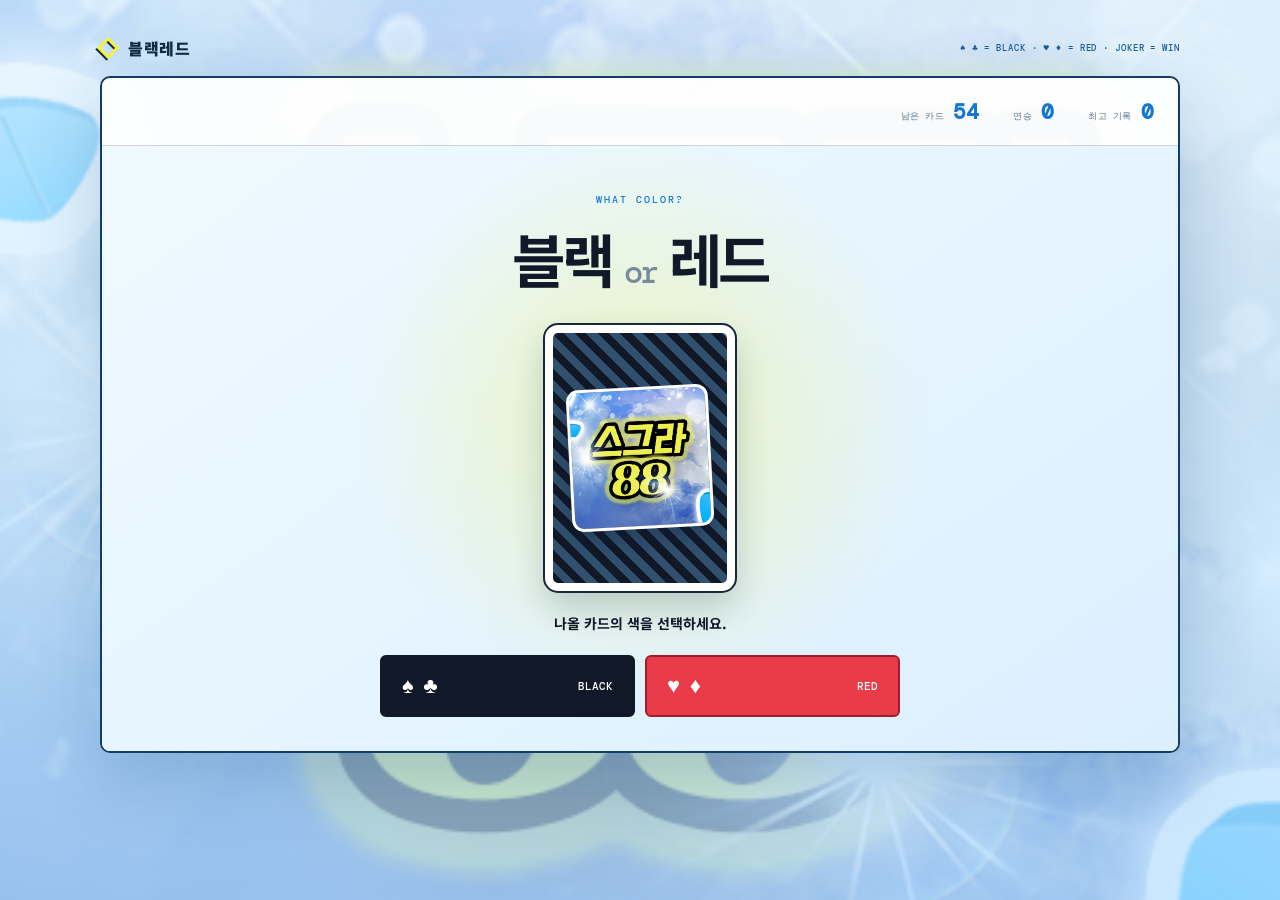
==== games/blackred/index.html @ 47723ef6 "Use SGRA 88 logo on card backs" ====
<!doctype html>
<html lang="ko">
<head>
  <meta charset="UTF-8">
  <meta name="viewport" content="width=device-width,initial-scale=1,viewport-fit=cover">
  <meta name="theme-color" content="#9bd5ff">
  <meta name="description" content="카드 색을 맞히는 스그라88 블랙레드 게임">
  <meta property="og:title" content="블랙레드 — SGRA 88">
  <meta property="og:description" content="블랙 또는 레드를 고르고 카드를 공개하세요. 조커는 무조건 승리!">
  <meta property="og:type" content="website">
  <meta property="og:image" content="https://namharu.github.io/sgra88/og.png?v=2">
  <title>블랙레드 — SGRA 88</title>
  <link rel="stylesheet" href="styles.css?v=2">
  <style>.card.back::after{content:"";width:78%;aspect-ratio:1;padding:0;border:3px solid #fff;border-radius:12px;background:url("../../og.png?v=card-back-1") center/cover;box-shadow:0 8px 20px rgba(8,35,61,.35);transform:rotate(-3deg)}</style>
</head>
<body>
  <main class="shell">
    <header class="topbar">
      <a class="brand" href="../../" aria-label="게임 목록으로 돌아가기"><span></span>블랙레드</a>
      <div class="rules">♠ ♣ = BLACK · ♥ ♦ = RED · JOKER = WIN</div>
    </header>

    <section class="game" aria-label="블랙레드 카드 게임">
      <div class="hud">
        <div><small>남은 카드</small><strong id="remaining">54</strong></div>
        <div><small>연승</small><strong id="streak">0</strong></div>
        <div><small>최고 기록</small><strong id="best">0</strong></div>
      </div>

      <div class="table">
        <div class="title"><span>WHAT COLOR?</span><h1>블랙 <em>or</em> 레드</h1></div>
        <div id="card" class="card back" aria-live="polite"><b>?</b></div>
        <p id="message" class="message">나올 카드의 색을 선택하세요.</p>
        <div class="choices">
          <button id="blackButton" class="choice black" type="button"><span>♠ ♣</span><b>BLACK</b></button>
          <button id="redButton" class="choice red-choice" type="button"><span>♥ ♦</span><b>RED</b></button>
        </div>
        <button id="restartButton" class="restart" type="button" hidden>다시 시작</button>
      </div>
    </section>
  </main>
  <script src="game.js?v=1"></script>
</body>
</html>
---- games/blackred/styles.css ----
@import url("https://fonts.googleapis.com/css2?family=DM+Mono:wght@400;500&family=Noto+Sans+KR:wght@500;700;900&display=swap");
:root{--ink:#111827;--blue:#1677d2;--yellow:#f5f13d;--red:#e93b49;--line:rgba(11,58,101,.2)}*{box-sizing:border-box}html,body{min-height:100%}body{margin:0;color:var(--ink);background:linear-gradient(rgba(224,243,255,.72),rgba(181,222,255,.72)),url("../../og.png?v=sgra88-2") center/cover fixed;font-family:"Noto Sans KR",system-ui,sans-serif}.shell{width:min(1080px,calc(100% - 32px));margin:auto;padding:20px 0 36px}.topbar{height:56px;display:flex;align-items:center;justify-content:space-between}.brand{display:flex;align-items:center;gap:12px;color:#102a46;font-weight:900;text-decoration:none;letter-spacing:.04em}.brand span{width:16px;height:16px;border:3px solid var(--yellow);transform:rotate(45deg);filter:drop-shadow(0 2px #102a46)}.rules{color:#175c95;font:500 9px "DM Mono",monospace;letter-spacing:.1em}.game{border:2px solid #123d66;border-radius:10px;background:rgba(255,255,255,.94);box-shadow:0 24px 70px rgba(27,81,130,.24);overflow:hidden}.hud{height:68px;display:flex;justify-content:flex-end;gap:34px;align-items:center;padding:0 24px;border-bottom:1px solid var(--line)}.hud div{display:grid;grid-template-columns:auto auto;align-items:baseline;gap:9px}.hud small{color:#55718d;font:500 9px "DM Mono",monospace;letter-spacing:.06em}.hud strong{font:700 21px "DM Mono",monospace;color:var(--blue)}.table{position:relative;min-height:600px;padding:38px 40px 34px;background:radial-gradient(circle at 50% 45%,rgba(245,241,61,.32),transparent 18rem),linear-gradient(145deg,#effaff,#dcefff)}.title{text-align:center}.title span{color:#1677d2;font:500 10px "DM Mono",monospace;letter-spacing:.2em}.title h1{margin:8px 0 25px;font-size:clamp(34px,5vw,58px);letter-spacing:-.055em}.title em{color:#788b9d;font:500 .55em "DM Mono",monospace}.card{position:relative;width:clamp(145px,22vw,190px);aspect-ratio:5/7;margin:auto;border:2px solid #17283a;border-radius:13px;background:#fff;box-shadow:0 16px 34px rgba(19,55,65,.22);display:grid;place-items:center;overflow:hidden;transition:transform .35s ease}.card.reveal{animation:flip .45s ease}.card .corner{position:absolute;top:12px;left:14px;display:grid;text-align:center;font:900 24px/1 "Noto Sans KR",sans-serif}.card .corner.bottom{inset:auto 14px 12px auto;transform:rotate(180deg)}.card .suit{font-size:clamp(58px,9vw,84px)}.card.red{color:var(--red)}.card.back{color:#fff;background:repeating-linear-gradient(45deg,#111827 0 8px,#31506e 8px 16px);border:8px solid #fff;outline:2px solid #17283a}.card.back:after{content:"SGRA 88";position:absolute;padding:9px;background:var(--yellow);color:#11263a;font:900 11px "DM Mono",monospace;transform:rotate(-12deg)}.card.back b{display:none}.card.joker{background:linear-gradient(135deg,#fffbd4,#dffaff);color:#15253a}.card.joker .suit{font-size:42px}.message{min-height:28px;margin:22px auto 14px;text-align:center;font-size:14px;font-weight:700}.message.win{color:#067c62}.message.lose{color:#cf2937}.choices{width:min(520px,100%);margin:auto;display:grid;grid-template-columns:1fr 1fr;gap:10px}.choice{display:flex;align-items:center;justify-content:space-between;padding:16px 20px;border:2px solid #111827;border-radius:6px;font-weight:900;cursor:pointer;transition:.18s}.choice span{font-size:22px;letter-spacing:.08em}.choice b{font:500 11px "DM Mono",monospace}.choice.black{background:#111827;color:#fff}.choice.red-choice{background:var(--red);border-color:#9f1e2a;color:#fff}.choice:hover,.choice:focus-visible{transform:translateY(-3px);outline:3px solid rgba(22,119,210,.18)}.choice:disabled{cursor:default;opacity:.48;transform:none}.restart{display:block;margin:12px auto 0;padding:12px 28px;border:0;border-radius:5px;background:#111827;color:#fff;font-weight:900;cursor:pointer}.restart[hidden]{display:none}@keyframes flip{0%{transform:rotateY(90deg) scale(.96)}100%{transform:rotateY(0) scale(1)}}@media(max-width:620px){.shell{width:100%;padding:0}.topbar{height:58px;padding:0 14px}.rules{font-size:6.5px}.game{border-left:0;border-right:0;border-radius:0}.hud{height:60px;gap:16px;padding:0 14px}.hud div{display:block;text-align:center}.hud small{display:block;margin-bottom:2px}.table{min-height:calc(100dvh - 118px);padding:28px 14px 24px}.title h1{margin-bottom:22px}.card{width:min(42vw,175px)}.choices{max-width:440px}.choice{padding:14px 13px}.choice span{font-size:19px}}
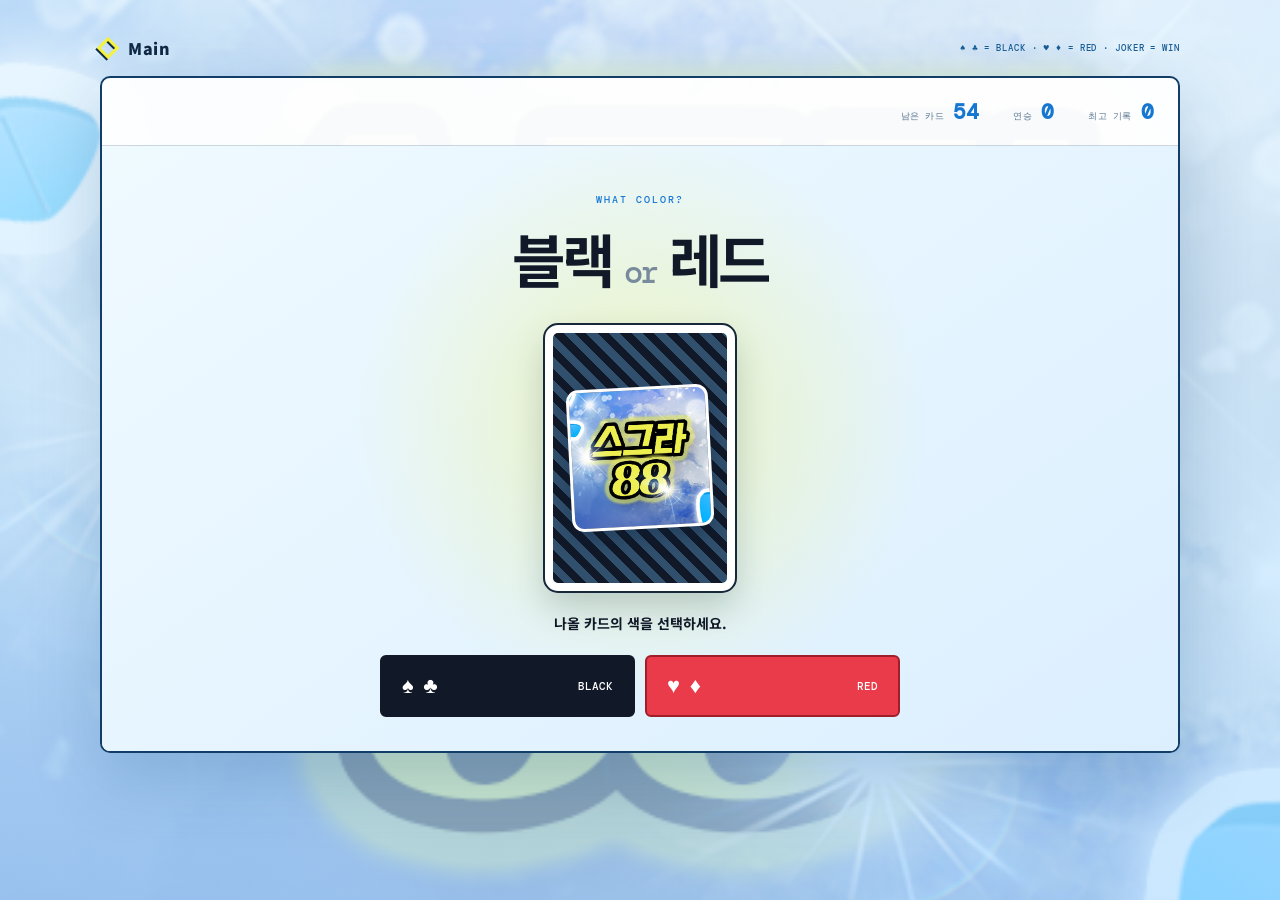
==== commit 0c8d69b0: "Improve game navigation and draw layout" ====
--- a/games/blackred/index.html
+++ b/games/blackred/index.html
@@ -16,7 +16,7 @@
 <body>
   <main class="shell">
     <header class="topbar">
-      <a class="brand" href="../../" aria-label="게임 목록으로 돌아가기"><span></span>블랙레드</a>
+      <a class="brand" href="../../" aria-label="게임 목록으로 돌아가기"><span></span>Main</a>
       <div class="rules">♠ ♣ = BLACK · ♥ ♦ = RED · JOKER = WIN</div>
     </header>
 
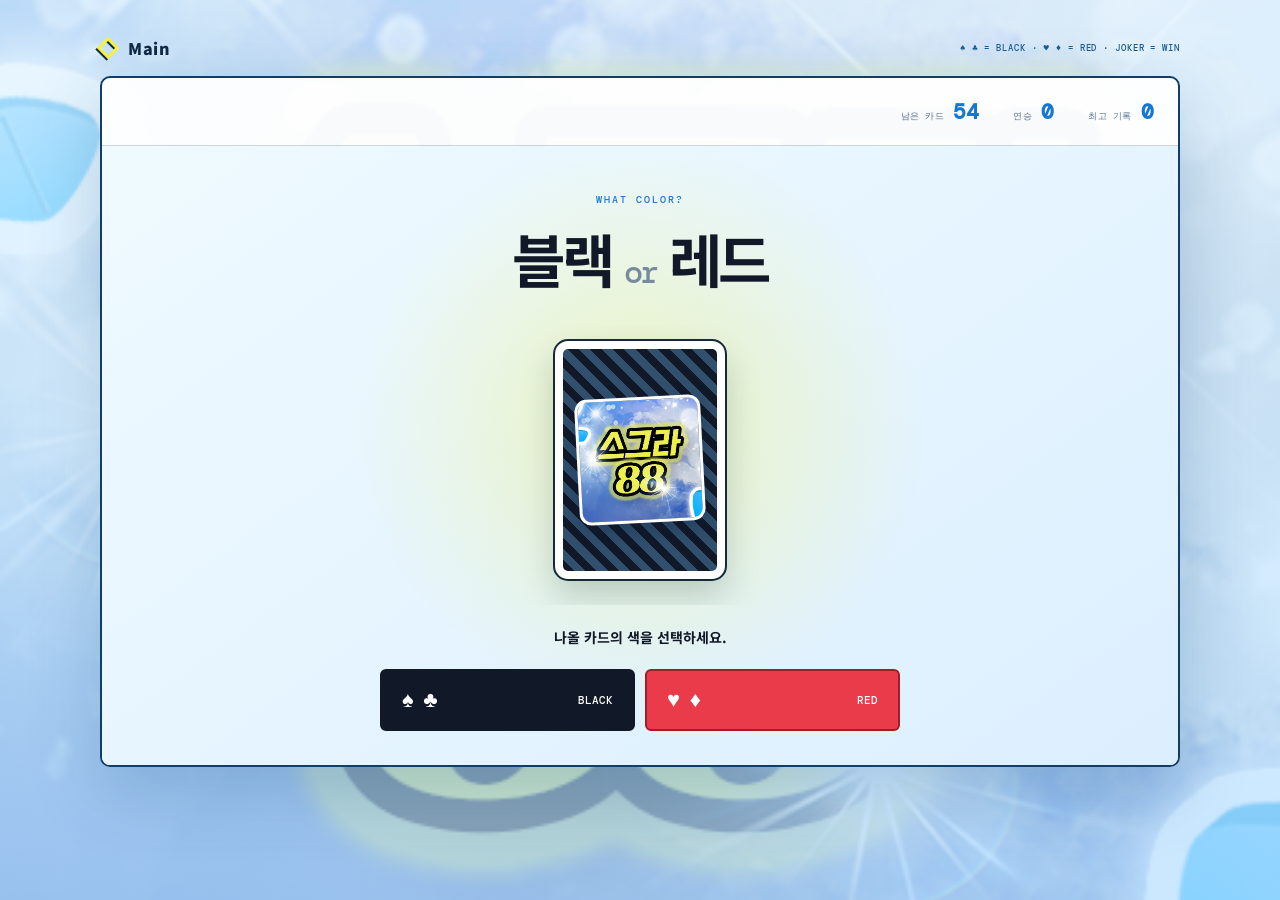
==== commit 0b365240: "Keep black red cards in a horizontal trail" ====
--- a/games/blackred/index.html
+++ b/games/blackred/index.html
@@ -10,7 +10,7 @@
   <meta property="og:type" content="website">
   <meta property="og:image" content="https://namharu.github.io/sgra88/og.png?v=2">
   <title>블랙레드 — SGRA 88</title>
-  <link rel="stylesheet" href="styles.css?v=2">
+  <link rel="stylesheet" href="styles.css?v=3">
   <style>.card.back::after{content:"";width:78%;aspect-ratio:1;padding:0;border:3px solid #fff;border-radius:12px;background:url("../../og.png?v=card-back-1") center/cover;box-shadow:0 8px 20px rgba(8,35,61,.35);transform:rotate(-3deg)}</style>
 </head>
 <body>
@@ -29,7 +29,9 @@
 
       <div class="table">
         <div class="title"><span>WHAT COLOR?</span><h1>블랙 <em>or</em> 레드</h1></div>
-        <div id="card" class="card back" aria-live="polite"><b>?</b></div>
+        <div id="cardTrail" class="card-trail">
+          <div id="card" class="card back" aria-live="polite"><b>?</b></div>
+        </div>
         <p id="message" class="message">나올 카드의 색을 선택하세요.</p>
         <div class="choices">
           <button id="blackButton" class="choice black" type="button"><span>♠ ♣</span><b>BLACK</b></button>
@@ -39,6 +41,6 @@
       </div>
     </section>
   </main>
-  <script src="game.js?v=1"></script>
+  <script src="game.js?v=2"></script>
 </body>
 </html>
--- a/games/blackred/styles.css
+++ b/games/blackred/styles.css
@@ -1,2 +1,4 @@
 @import url("https://fonts.googleapis.com/css2?family=DM+Mono:wght@400;500&family=Noto+Sans+KR:wght@500;700;900&display=swap");
 :root{--ink:#111827;--blue:#1677d2;--yellow:#f5f13d;--red:#e93b49;--line:rgba(11,58,101,.2)}*{box-sizing:border-box}html,body{min-height:100%}body{margin:0;color:var(--ink);background:linear-gradient(rgba(224,243,255,.72),rgba(181,222,255,.72)),url("../../og.png?v=sgra88-2") center/cover fixed;font-family:"Noto Sans KR",system-ui,sans-serif}.shell{width:min(1080px,calc(100% - 32px));margin:auto;padding:20px 0 36px}.topbar{height:56px;display:flex;align-items:center;justify-content:space-between}.brand{display:flex;align-items:center;gap:12px;color:#102a46;font-weight:900;text-decoration:none;letter-spacing:.04em}.brand span{width:16px;height:16px;border:3px solid var(--yellow);transform:rotate(45deg);filter:drop-shadow(0 2px #102a46)}.rules{color:#175c95;font:500 9px "DM Mono",monospace;letter-spacing:.1em}.game{border:2px solid #123d66;border-radius:10px;background:rgba(255,255,255,.94);box-shadow:0 24px 70px rgba(27,81,130,.24);overflow:hidden}.hud{height:68px;display:flex;justify-content:flex-end;gap:34px;align-items:center;padding:0 24px;border-bottom:1px solid var(--line)}.hud div{display:grid;grid-template-columns:auto auto;align-items:baseline;gap:9px}.hud small{color:#55718d;font:500 9px "DM Mono",monospace;letter-spacing:.06em}.hud strong{font:700 21px "DM Mono",monospace;color:var(--blue)}.table{position:relative;min-height:600px;padding:38px 40px 34px;background:radial-gradient(circle at 50% 45%,rgba(245,241,61,.32),transparent 18rem),linear-gradient(145deg,#effaff,#dcefff)}.title{text-align:center}.title span{color:#1677d2;font:500 10px "DM Mono",monospace;letter-spacing:.2em}.title h1{margin:8px 0 25px;font-size:clamp(34px,5vw,58px);letter-spacing:-.055em}.title em{color:#788b9d;font:500 .55em "DM Mono",monospace}.card{position:relative;width:clamp(145px,22vw,190px);aspect-ratio:5/7;margin:auto;border:2px solid #17283a;border-radius:13px;background:#fff;box-shadow:0 16px 34px rgba(19,55,65,.22);display:grid;place-items:center;overflow:hidden;transition:transform .35s ease}.card.reveal{animation:flip .45s ease}.card .corner{position:absolute;top:12px;left:14px;display:grid;text-align:center;font:900 24px/1 "Noto Sans KR",sans-serif}.card .corner.bottom{inset:auto 14px 12px auto;transform:rotate(180deg)}.card .suit{font-size:clamp(58px,9vw,84px)}.card.red{color:var(--red)}.card.back{color:#fff;background:repeating-linear-gradient(45deg,#111827 0 8px,#31506e 8px 16px);border:8px solid #fff;outline:2px solid #17283a}.card.back:after{content:"SGRA 88";position:absolute;padding:9px;background:var(--yellow);color:#11263a;font:900 11px "DM Mono",monospace;transform:rotate(-12deg)}.card.back b{display:none}.card.joker{background:linear-gradient(135deg,#fffbd4,#dffaff);color:#15253a}.card.joker .suit{font-size:42px}.message{min-height:28px;margin:22px auto 14px;text-align:center;font-size:14px;font-weight:700}.message.win{color:#067c62}.message.lose{color:#cf2937}.choices{width:min(520px,100%);margin:auto;display:grid;grid-template-columns:1fr 1fr;gap:10px}.choice{display:flex;align-items:center;justify-content:space-between;padding:16px 20px;border:2px solid #111827;border-radius:6px;font-weight:900;cursor:pointer;transition:.18s}.choice span{font-size:22px;letter-spacing:.08em}.choice b{font:500 11px "DM Mono",monospace}.choice.black{background:#111827;color:#fff}.choice.red-choice{background:var(--red);border-color:#9f1e2a;color:#fff}.choice:hover,.choice:focus-visible{transform:translateY(-3px);outline:3px solid rgba(22,119,210,.18)}.choice:disabled{cursor:default;opacity:.48;transform:none}.restart{display:block;margin:12px auto 0;padding:12px 28px;border:0;border-radius:5px;background:#111827;color:#fff;font-weight:900;cursor:pointer}.restart[hidden]{display:none}@keyframes flip{0%{transform:rotateY(90deg) scale(.96)}100%{transform:rotateY(0) scale(1)}}@media(max-width:620px){.shell{width:100%;padding:0}.topbar{height:58px;padding:0 14px}.rules{font-size:6.5px}.game{border-left:0;border-right:0;border-radius:0}.hud{height:60px;gap:16px;padding:0 14px}.hud div{display:block;text-align:center}.hud small{display:block;margin-bottom:2px}.table{min-height:calc(100dvh - 118px);padding:28px 14px 24px}.title h1{margin-bottom:22px}.card{width:min(42vw,175px)}.choices{max-width:440px}.choice{padding:14px 13px}.choice span{font-size:19px}}
+.card-trail{display:flex;align-items:center;justify-content:safe center;gap:12px;width:min(860px,100%);min-height:280px;margin:auto;padding:8px 12px 18px;overflow-x:auto;overscroll-behavior-inline:contain;scrollbar-width:thin}.card-trail .card{flex:0 0 clamp(120px,16vw,170px);width:clamp(120px,16vw,170px);margin:0}.card-trail .past-card{filter:saturate(.9);box-shadow:0 10px 22px rgba(19,55,65,.18)}
+@media(max-width:620px){.card-trail{min-height:220px;padding-inline:5px}.card-trail .card{flex-basis:125px;width:125px}.card-trail .card .suit{font-size:55px}.card-trail .card .corner{font-size:19px}}
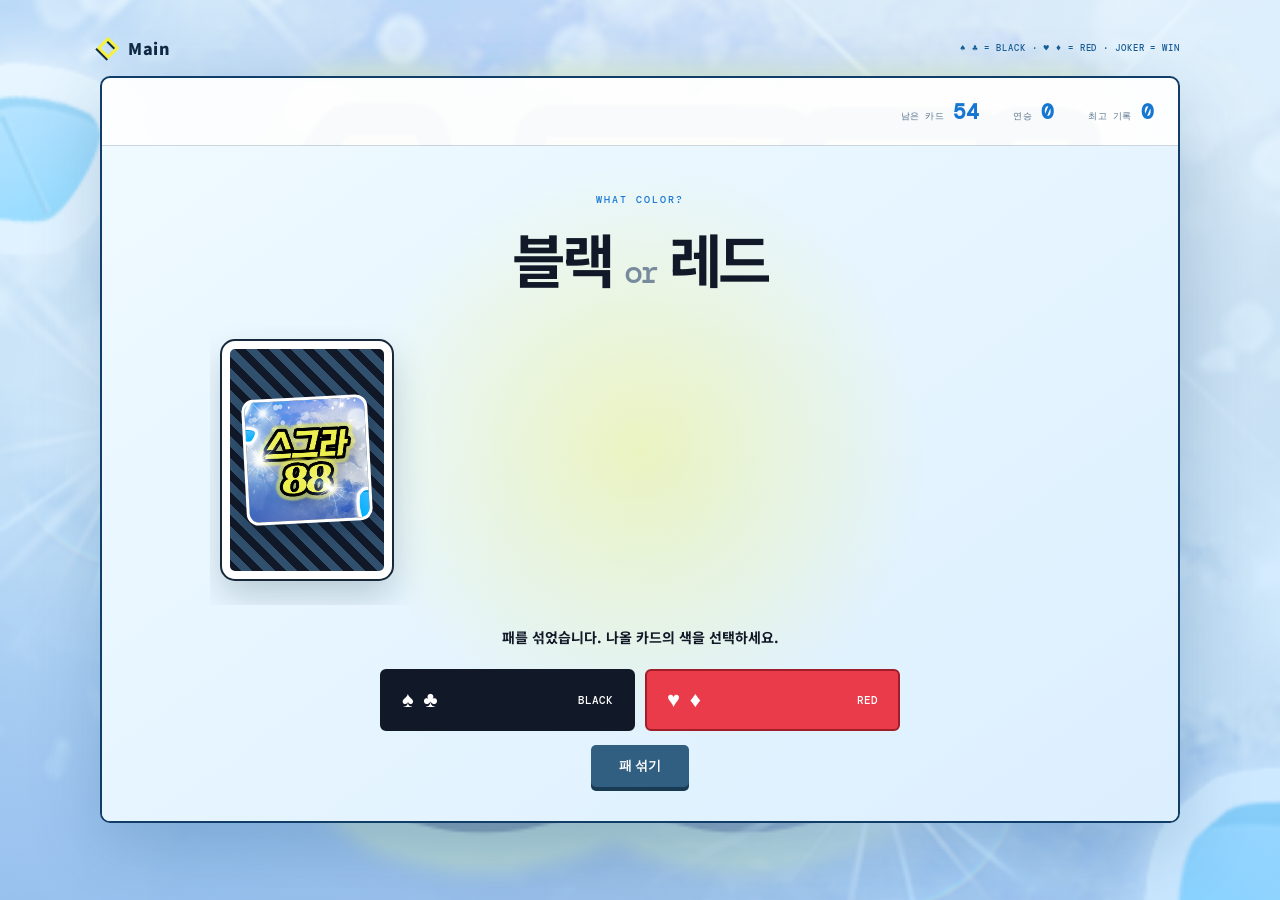
==== commit 2ea37a15: "Add black red deck shuffle flow" ====
--- a/games/blackred/index.html
+++ b/games/blackred/index.html
@@ -10,7 +10,7 @@
   <meta property="og:type" content="website">
   <meta property="og:image" content="https://namharu.github.io/sgra88/og.png?v=2">
   <title>블랙레드 — SGRA 88</title>
-  <link rel="stylesheet" href="styles.css?v=3">
+  <link rel="stylesheet" href="styles.css?v=4">
   <style>.card.back::after{content:"";width:78%;aspect-ratio:1;padding:0;border:3px solid #fff;border-radius:12px;background:url("../../og.png?v=card-back-1") center/cover;box-shadow:0 8px 20px rgba(8,35,61,.35);transform:rotate(-3deg)}</style>
 </head>
 <body>
@@ -37,10 +37,10 @@
           <button id="blackButton" class="choice black" type="button"><span>♠ ♣</span><b>BLACK</b></button>
           <button id="redButton" class="choice red-choice" type="button"><span>♥ ♦</span><b>RED</b></button>
         </div>
-        <button id="restartButton" class="restart" type="button" hidden>다시 시작</button>
+        <button id="restartButton" class="restart" type="button">패 섞기</button>
       </div>
     </section>
   </main>
-  <script src="game.js?v=2"></script>
+  <script src="game.js?v=3"></script>
 </body>
 </html>
--- a/games/blackred/styles.css
+++ b/games/blackred/styles.css
@@ -1,4 +1,4 @@
 @import url("https://fonts.googleapis.com/css2?family=DM+Mono:wght@400;500&family=Noto+Sans+KR:wght@500;700;900&display=swap");
 :root{--ink:#111827;--blue:#1677d2;--yellow:#f5f13d;--red:#e93b49;--line:rgba(11,58,101,.2)}*{box-sizing:border-box}html,body{min-height:100%}body{margin:0;color:var(--ink);background:linear-gradient(rgba(224,243,255,.72),rgba(181,222,255,.72)),url("../../og.png?v=sgra88-2") center/cover fixed;font-family:"Noto Sans KR",system-ui,sans-serif}.shell{width:min(1080px,calc(100% - 32px));margin:auto;padding:20px 0 36px}.topbar{height:56px;display:flex;align-items:center;justify-content:space-between}.brand{display:flex;align-items:center;gap:12px;color:#102a46;font-weight:900;text-decoration:none;letter-spacing:.04em}.brand span{width:16px;height:16px;border:3px solid var(--yellow);transform:rotate(45deg);filter:drop-shadow(0 2px #102a46)}.rules{color:#175c95;font:500 9px "DM Mono",monospace;letter-spacing:.1em}.game{border:2px solid #123d66;border-radius:10px;background:rgba(255,255,255,.94);box-shadow:0 24px 70px rgba(27,81,130,.24);overflow:hidden}.hud{height:68px;display:flex;justify-content:flex-end;gap:34px;align-items:center;padding:0 24px;border-bottom:1px solid var(--line)}.hud div{display:grid;grid-template-columns:auto auto;align-items:baseline;gap:9px}.hud small{color:#55718d;font:500 9px "DM Mono",monospace;letter-spacing:.06em}.hud strong{font:700 21px "DM Mono",monospace;color:var(--blue)}.table{position:relative;min-height:600px;padding:38px 40px 34px;background:radial-gradient(circle at 50% 45%,rgba(245,241,61,.32),transparent 18rem),linear-gradient(145deg,#effaff,#dcefff)}.title{text-align:center}.title span{color:#1677d2;font:500 10px "DM Mono",monospace;letter-spacing:.2em}.title h1{margin:8px 0 25px;font-size:clamp(34px,5vw,58px);letter-spacing:-.055em}.title em{color:#788b9d;font:500 .55em "DM Mono",monospace}.card{position:relative;width:clamp(145px,22vw,190px);aspect-ratio:5/7;margin:auto;border:2px solid #17283a;border-radius:13px;background:#fff;box-shadow:0 16px 34px rgba(19,55,65,.22);display:grid;place-items:center;overflow:hidden;transition:transform .35s ease}.card.reveal{animation:flip .45s ease}.card .corner{position:absolute;top:12px;left:14px;display:grid;text-align:center;font:900 24px/1 "Noto Sans KR",sans-serif}.card .corner.bottom{inset:auto 14px 12px auto;transform:rotate(180deg)}.card .suit{font-size:clamp(58px,9vw,84px)}.card.red{color:var(--red)}.card.back{color:#fff;background:repeating-linear-gradient(45deg,#111827 0 8px,#31506e 8px 16px);border:8px solid #fff;outline:2px solid #17283a}.card.back:after{content:"SGRA 88";position:absolute;padding:9px;background:var(--yellow);color:#11263a;font:900 11px "DM Mono",monospace;transform:rotate(-12deg)}.card.back b{display:none}.card.joker{background:linear-gradient(135deg,#fffbd4,#dffaff);color:#15253a}.card.joker .suit{font-size:42px}.message{min-height:28px;margin:22px auto 14px;text-align:center;font-size:14px;font-weight:700}.message.win{color:#067c62}.message.lose{color:#cf2937}.choices{width:min(520px,100%);margin:auto;display:grid;grid-template-columns:1fr 1fr;gap:10px}.choice{display:flex;align-items:center;justify-content:space-between;padding:16px 20px;border:2px solid #111827;border-radius:6px;font-weight:900;cursor:pointer;transition:.18s}.choice span{font-size:22px;letter-spacing:.08em}.choice b{font:500 11px "DM Mono",monospace}.choice.black{background:#111827;color:#fff}.choice.red-choice{background:var(--red);border-color:#9f1e2a;color:#fff}.choice:hover,.choice:focus-visible{transform:translateY(-3px);outline:3px solid rgba(22,119,210,.18)}.choice:disabled{cursor:default;opacity:.48;transform:none}.restart{display:block;margin:12px auto 0;padding:12px 28px;border:0;border-radius:5px;background:#111827;color:#fff;font-weight:900;cursor:pointer}.restart[hidden]{display:none}@keyframes flip{0%{transform:rotateY(90deg) scale(.96)}100%{transform:rotateY(0) scale(1)}}@media(max-width:620px){.shell{width:100%;padding:0}.topbar{height:58px;padding:0 14px}.rules{font-size:6.5px}.game{border-left:0;border-right:0;border-radius:0}.hud{height:60px;gap:16px;padding:0 14px}.hud div{display:block;text-align:center}.hud small{display:block;margin-bottom:2px}.table{min-height:calc(100dvh - 118px);padding:28px 14px 24px}.title h1{margin-bottom:22px}.card{width:min(42vw,175px)}.choices{max-width:440px}.choice{padding:14px 13px}.choice span{font-size:19px}}
-.card-trail{display:flex;align-items:center;justify-content:safe center;gap:12px;width:min(860px,100%);min-height:280px;margin:auto;padding:8px 12px 18px;overflow-x:auto;overscroll-behavior-inline:contain;scrollbar-width:thin}.card-trail .card{flex:0 0 clamp(120px,16vw,170px);width:clamp(120px,16vw,170px);margin:0}.card-trail .past-card{filter:saturate(.9);box-shadow:0 10px 22px rgba(19,55,65,.18)}
+.card-trail{display:flex;align-items:center;justify-content:flex-start;gap:12px;width:min(860px,100%);min-height:280px;margin:auto;padding:8px 12px 18px;overflow-x:auto;overscroll-behavior-inline:contain;scrollbar-width:thin}.card-trail .card{flex:0 0 clamp(120px,16vw,170px);width:clamp(120px,16vw,170px);margin:0}.card-trail .past-card{filter:saturate(.9);box-shadow:0 10px 22px rgba(19,55,65,.18)}.restart{margin-top:14px;background:#315f82;box-shadow:0 4px #193a53}.restart:hover{translate:0 -2px}.restart:active{translate:0 2px;box-shadow:0 2px #193a53}
 @media(max-width:620px){.card-trail{min-height:220px;padding-inline:5px}.card-trail .card{flex-basis:125px;width:125px}.card-trail .card .suit{font-size:55px}.card-trail .card .corner{font-size:19px}}
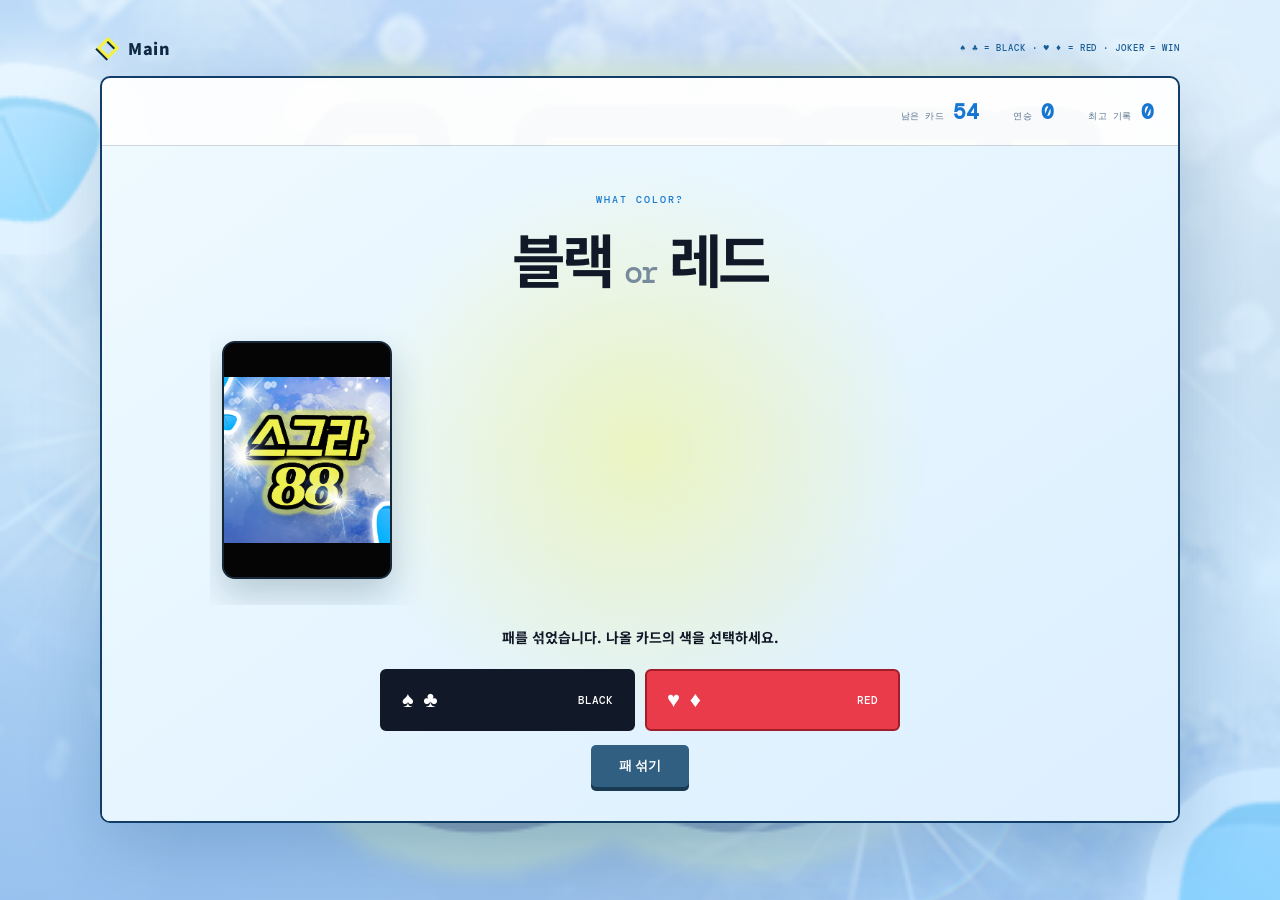
==== commit b52671ed: "Unify SGRA88 card backs" ====
--- a/games/blackred/index.html
+++ b/games/blackred/index.html
@@ -11,7 +11,7 @@
   <meta property="og:image" content="https://namharu.github.io/sgra88/og.png?v=2">
   <title>블랙레드 — SGRA 88</title>
   <link rel="stylesheet" href="styles.css?v=4">
-  <style>.card.back::after{content:"";width:78%;aspect-ratio:1;padding:0;border:3px solid #fff;border-radius:12px;background:url("../../og.png?v=card-back-1") center/cover;box-shadow:0 8px 20px rgba(8,35,61,.35);transform:rotate(-3deg)}</style>
+  <style>.card.back{background:#050505;border:2px solid #17283a;outline:0}.card.back::after{content:"";position:absolute;inset:0;width:auto;aspect-ratio:auto;padding:0;border:0;border-radius:0;background:#050505 url("../../og.png?v=card-back-2") center/100% auto no-repeat;box-shadow:none;transform:none}</style>
 </head>
 <body>
   <main class="shell">
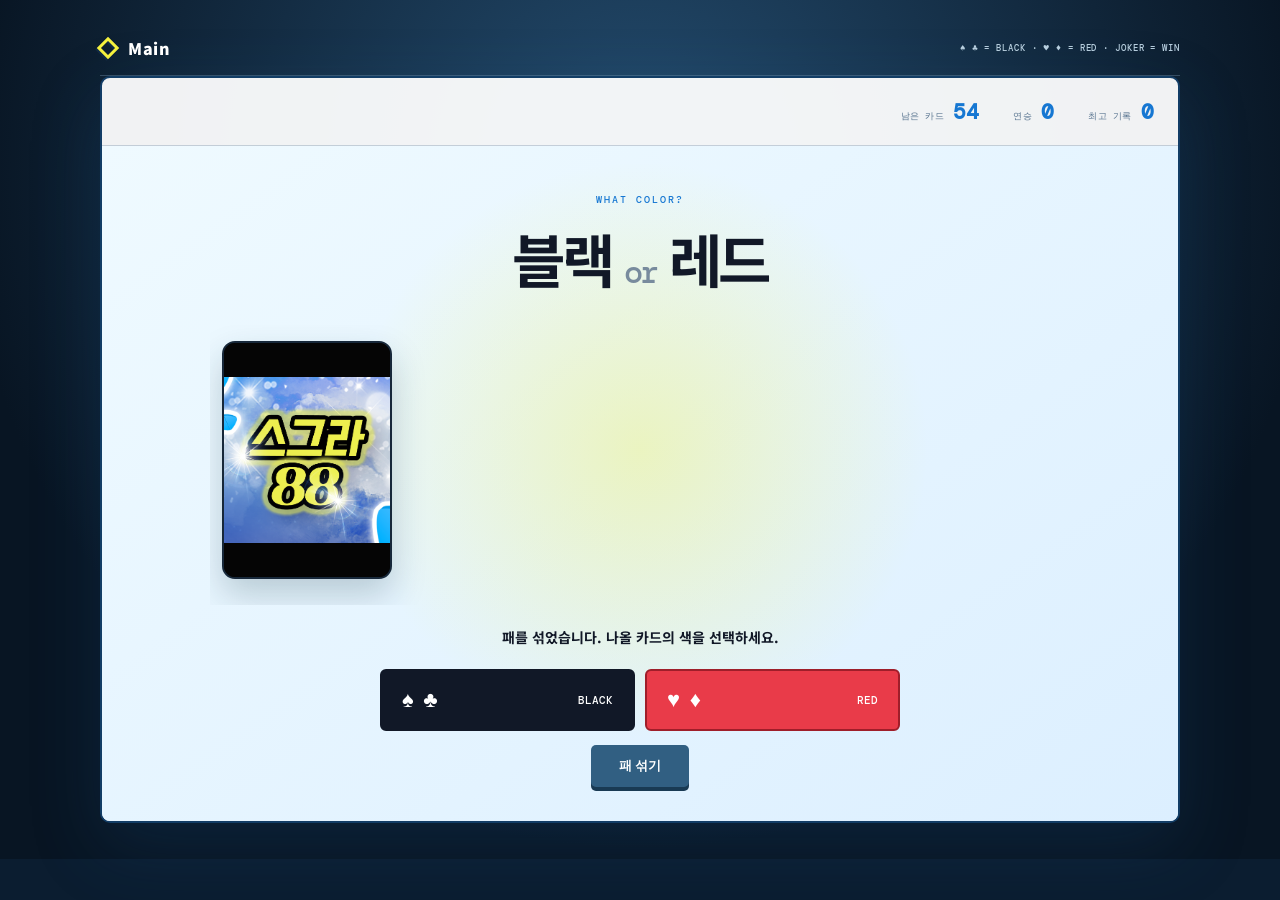
==== commit 3a09f439: "Unify game page backgrounds" ====
--- a/games/blackred/index.html
+++ b/games/blackred/index.html
@@ -3,14 +3,14 @@
 <head>
   <meta charset="UTF-8">
   <meta name="viewport" content="width=device-width,initial-scale=1,viewport-fit=cover">
-  <meta name="theme-color" content="#9bd5ff">
+  <meta name="theme-color" content="#10253a">
   <meta name="description" content="카드 색을 맞히는 스그라88 블랙레드 게임">
   <meta property="og:title" content="블랙레드 — SGRA 88">
   <meta property="og:description" content="블랙 또는 레드를 고르고 카드를 공개하세요. 조커는 무조건 승리!">
   <meta property="og:type" content="website">
   <meta property="og:image" content="https://namharu.github.io/sgra88/og.png?v=2">
   <title>블랙레드 — SGRA 88</title>
-  <link rel="stylesheet" href="styles.css?v=4">
+  <link rel="stylesheet" href="styles.css?v=unified-theme-1">
   <style>.card.back{background:#050505;border:2px solid #17283a;outline:0}.card.back::after{content:"";position:absolute;inset:0;width:auto;aspect-ratio:auto;padding:0;border:0;border-radius:0;background:#050505 url("../../og.png?v=card-back-2") center/100% auto no-repeat;box-shadow:none;transform:none}</style>
 </head>
 <body>
--- a/games/blackred/styles.css
+++ b/games/blackred/styles.css
@@ -2,3 +2,4 @@
 :root{--ink:#111827;--blue:#1677d2;--yellow:#f5f13d;--red:#e93b49;--line:rgba(11,58,101,.2)}*{box-sizing:border-box}html,body{min-height:100%}body{margin:0;color:var(--ink);background:linear-gradient(rgba(224,243,255,.72),rgba(181,222,255,.72)),url("../../og.png?v=sgra88-2") center/cover fixed;font-family:"Noto Sans KR",system-ui,sans-serif}.shell{width:min(1080px,calc(100% - 32px));margin:auto;padding:20px 0 36px}.topbar{height:56px;display:flex;align-items:center;justify-content:space-between}.brand{display:flex;align-items:center;gap:12px;color:#102a46;font-weight:900;text-decoration:none;letter-spacing:.04em}.brand span{width:16px;height:16px;border:3px solid var(--yellow);transform:rotate(45deg);filter:drop-shadow(0 2px #102a46)}.rules{color:#175c95;font:500 9px "DM Mono",monospace;letter-spacing:.1em}.game{border:2px solid #123d66;border-radius:10px;background:rgba(255,255,255,.94);box-shadow:0 24px 70px rgba(27,81,130,.24);overflow:hidden}.hud{height:68px;display:flex;justify-content:flex-end;gap:34px;align-items:center;padding:0 24px;border-bottom:1px solid var(--line)}.hud div{display:grid;grid-template-columns:auto auto;align-items:baseline;gap:9px}.hud small{color:#55718d;font:500 9px "DM Mono",monospace;letter-spacing:.06em}.hud strong{font:700 21px "DM Mono",monospace;color:var(--blue)}.table{position:relative;min-height:600px;padding:38px 40px 34px;background:radial-gradient(circle at 50% 45%,rgba(245,241,61,.32),transparent 18rem),linear-gradient(145deg,#effaff,#dcefff)}.title{text-align:center}.title span{color:#1677d2;font:500 10px "DM Mono",monospace;letter-spacing:.2em}.title h1{margin:8px 0 25px;font-size:clamp(34px,5vw,58px);letter-spacing:-.055em}.title em{color:#788b9d;font:500 .55em "DM Mono",monospace}.card{position:relative;width:clamp(145px,22vw,190px);aspect-ratio:5/7;margin:auto;border:2px solid #17283a;border-radius:13px;background:#fff;box-shadow:0 16px 34px rgba(19,55,65,.22);display:grid;place-items:center;overflow:hidden;transition:transform .35s ease}.card.reveal{animation:flip .45s ease}.card .corner{position:absolute;top:12px;left:14px;display:grid;text-align:center;font:900 24px/1 "Noto Sans KR",sans-serif}.card .corner.bottom{inset:auto 14px 12px auto;transform:rotate(180deg)}.card .suit{font-size:clamp(58px,9vw,84px)}.card.red{color:var(--red)}.card.back{color:#fff;background:repeating-linear-gradient(45deg,#111827 0 8px,#31506e 8px 16px);border:8px solid #fff;outline:2px solid #17283a}.card.back:after{content:"SGRA 88";position:absolute;padding:9px;background:var(--yellow);color:#11263a;font:900 11px "DM Mono",monospace;transform:rotate(-12deg)}.card.back b{display:none}.card.joker{background:linear-gradient(135deg,#fffbd4,#dffaff);color:#15253a}.card.joker .suit{font-size:42px}.message{min-height:28px;margin:22px auto 14px;text-align:center;font-size:14px;font-weight:700}.message.win{color:#067c62}.message.lose{color:#cf2937}.choices{width:min(520px,100%);margin:auto;display:grid;grid-template-columns:1fr 1fr;gap:10px}.choice{display:flex;align-items:center;justify-content:space-between;padding:16px 20px;border:2px solid #111827;border-radius:6px;font-weight:900;cursor:pointer;transition:.18s}.choice span{font-size:22px;letter-spacing:.08em}.choice b{font:500 11px "DM Mono",monospace}.choice.black{background:#111827;color:#fff}.choice.red-choice{background:var(--red);border-color:#9f1e2a;color:#fff}.choice:hover,.choice:focus-visible{transform:translateY(-3px);outline:3px solid rgba(22,119,210,.18)}.choice:disabled{cursor:default;opacity:.48;transform:none}.restart{display:block;margin:12px auto 0;padding:12px 28px;border:0;border-radius:5px;background:#111827;color:#fff;font-weight:900;cursor:pointer}.restart[hidden]{display:none}@keyframes flip{0%{transform:rotateY(90deg) scale(.96)}100%{transform:rotateY(0) scale(1)}}@media(max-width:620px){.shell{width:100%;padding:0}.topbar{height:58px;padding:0 14px}.rules{font-size:6.5px}.game{border-left:0;border-right:0;border-radius:0}.hud{height:60px;gap:16px;padding:0 14px}.hud div{display:block;text-align:center}.hud small{display:block;margin-bottom:2px}.table{min-height:calc(100dvh - 118px);padding:28px 14px 24px}.title h1{margin-bottom:22px}.card{width:min(42vw,175px)}.choices{max-width:440px}.choice{padding:14px 13px}.choice span{font-size:19px}}
 .card-trail{display:flex;align-items:center;justify-content:flex-start;gap:12px;width:min(860px,100%);min-height:280px;margin:auto;padding:8px 12px 18px;overflow-x:auto;overscroll-behavior-inline:contain;scrollbar-width:thin}.card-trail .card{flex:0 0 clamp(120px,16vw,170px);width:clamp(120px,16vw,170px);margin:0}.card-trail .past-card{filter:saturate(.9);box-shadow:0 10px 22px rgba(19,55,65,.18)}.restart{margin-top:14px;background:#315f82;box-shadow:0 4px #193a53}.restart:hover{translate:0 -2px}.restart:active{translate:0 2px;box-shadow:0 2px #193a53}
 @media(max-width:620px){.card-trail{min-height:220px;padding-inline:5px}.card-trail .card{flex-basis:125px;width:125px}.card-trail .card .suit{font-size:55px}.card-trail .card .corner{font-size:19px}}
+html,body{background:#0b1d30}body{background:radial-gradient(circle at 50% 20%,#244d70,#081523 72%)}.topbar{color:#fff;border-bottom:1px solid #7393ad66}.brand{color:#fff}.rules{color:#b8cfdf}
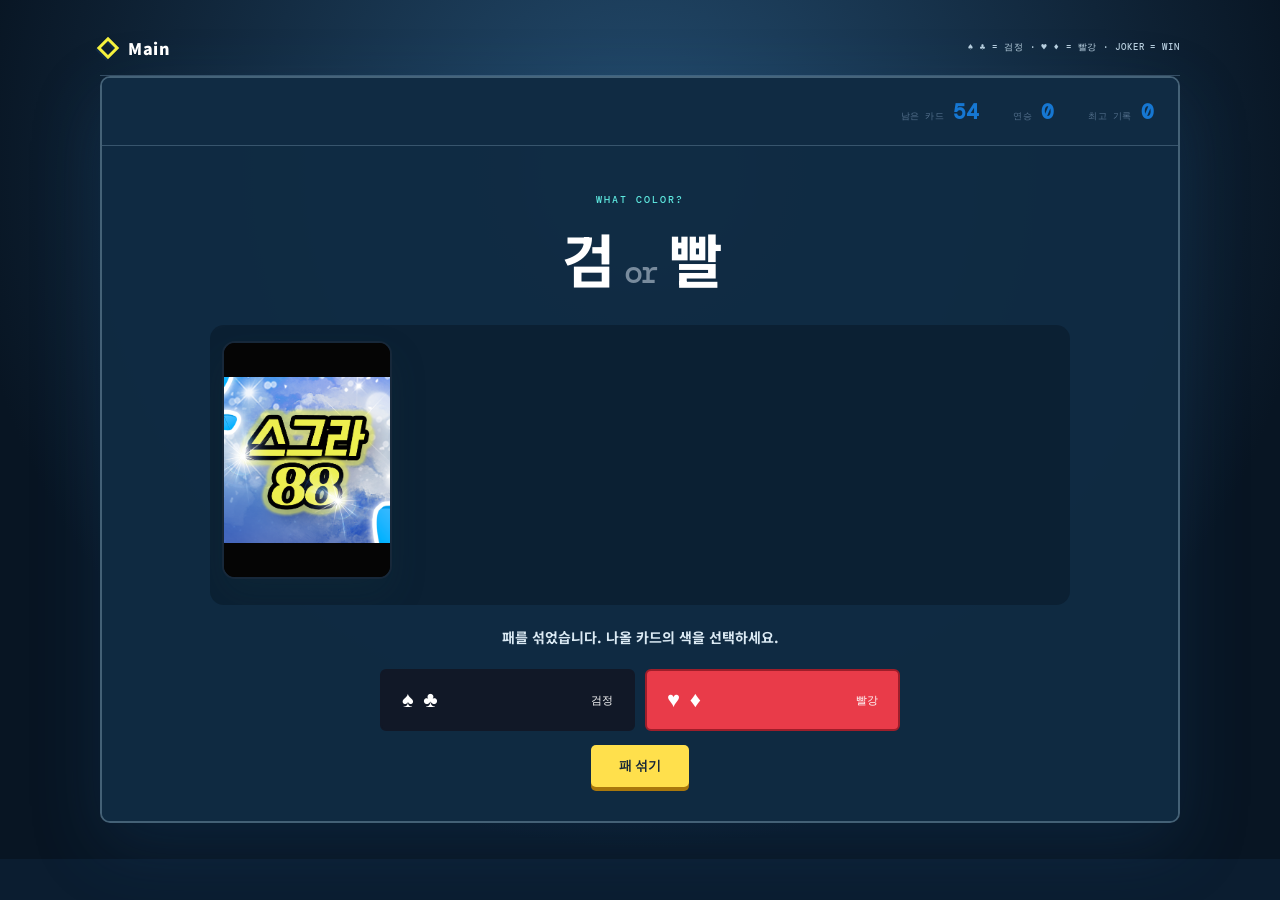
==== commit 039a1aa4: "Apply unified dark game panels" ====
--- a/games/blackred/index.html
+++ b/games/blackred/index.html
@@ -4,23 +4,23 @@
   <meta charset="UTF-8">
   <meta name="viewport" content="width=device-width,initial-scale=1,viewport-fit=cover">
   <meta name="theme-color" content="#10253a">
-  <meta name="description" content="카드 색을 맞히는 스그라88 블랙레드 게임">
-  <meta property="og:title" content="블랙레드 — SGRA 88">
-  <meta property="og:description" content="블랙 또는 레드를 고르고 카드를 공개하세요. 조커는 무조건 승리!">
+  <meta name="description" content="카드 색을 맞히는 스그라88 검빨 게임">
+  <meta property="og:title" content="검빨 — SGRA 88">
+  <meta property="og:description" content="검정 또는 빨강을 고르고 카드를 공개하세요. 조커는 무조건 승리!">
   <meta property="og:type" content="website">
   <meta property="og:image" content="https://namharu.github.io/sgra88/og.png?v=2">
-  <title>블랙레드 — SGRA 88</title>
-  <link rel="stylesheet" href="styles.css?v=unified-theme-1">
+  <title>검빨 — SGRA 88</title>
+  <link rel="stylesheet" href="styles.css?v=unified-theme-2">
   <style>.card.back{background:#050505;border:2px solid #17283a;outline:0}.card.back::after{content:"";position:absolute;inset:0;width:auto;aspect-ratio:auto;padding:0;border:0;border-radius:0;background:#050505 url("../../og.png?v=card-back-2") center/100% auto no-repeat;box-shadow:none;transform:none}</style>
 </head>
 <body>
   <main class="shell">
     <header class="topbar">
       <a class="brand" href="../../" aria-label="게임 목록으로 돌아가기"><span></span>Main</a>
-      <div class="rules">♠ ♣ = BLACK · ♥ ♦ = RED · JOKER = WIN</div>
+      <div class="rules">♠ ♣ = 검정 · ♥ ♦ = 빨강 · JOKER = WIN</div>
     </header>
 
-    <section class="game" aria-label="블랙레드 카드 게임">
+    <section class="game" aria-label="검빨 카드 게임">
       <div class="hud">
         <div><small>남은 카드</small><strong id="remaining">54</strong></div>
         <div><small>연승</small><strong id="streak">0</strong></div>
@@ -28,14 +28,14 @@
       </div>
 
       <div class="table">
-        <div class="title"><span>WHAT COLOR?</span><h1>블랙 <em>or</em> 레드</h1></div>
+        <div class="title"><span>WHAT COLOR?</span><h1>검 <em>or</em> 빨</h1></div>
         <div id="cardTrail" class="card-trail">
           <div id="card" class="card back" aria-live="polite"><b>?</b></div>
         </div>
         <p id="message" class="message">나올 카드의 색을 선택하세요.</p>
         <div class="choices">
-          <button id="blackButton" class="choice black" type="button"><span>♠ ♣</span><b>BLACK</b></button>
-          <button id="redButton" class="choice red-choice" type="button"><span>♥ ♦</span><b>RED</b></button>
+          <button id="blackButton" class="choice black" type="button"><span>♠ ♣</span><b>검정</b></button>
+          <button id="redButton" class="choice red-choice" type="button"><span>♥ ♦</span><b>빨강</b></button>
         </div>
         <button id="restartButton" class="restart" type="button">패 섞기</button>
       </div>
--- a/games/blackred/styles.css
+++ b/games/blackred/styles.css
@@ -3,3 +3,4 @@
 .card-trail{display:flex;align-items:center;justify-content:flex-start;gap:12px;width:min(860px,100%);min-height:280px;margin:auto;padding:8px 12px 18px;overflow-x:auto;overscroll-behavior-inline:contain;scrollbar-width:thin}.card-trail .card{flex:0 0 clamp(120px,16vw,170px);width:clamp(120px,16vw,170px);margin:0}.card-trail .past-card{filter:saturate(.9);box-shadow:0 10px 22px rgba(19,55,65,.18)}.restart{margin-top:14px;background:#315f82;box-shadow:0 4px #193a53}.restart:hover{translate:0 -2px}.restart:active{translate:0 2px;box-shadow:0 2px #193a53}
 @media(max-width:620px){.card-trail{min-height:220px;padding-inline:5px}.card-trail .card{flex-basis:125px;width:125px}.card-trail .card .suit{font-size:55px}.card-trail .card .corner{font-size:19px}}
 html,body{background:#0b1d30}body{background:radial-gradient(circle at 50% 20%,#244d70,#081523 72%)}.topbar{color:#fff;border-bottom:1px solid #7393ad66}.brand{color:#fff}.rules{color:#b8cfdf}
+.game{background:#102b43cc;border-color:#7594aa88;color:#fff}.hud{background:#102b43;border-bottom-color:#7393ad66}.table{background:#102b43cc}.title h1{color:#fff}.title span{color:#5ee9e0}.message{color:#dbeaf4}.card-trail{background:#0b2033;border-radius:14px}.restart{background:#ffe04c;color:#142638;box-shadow:0 4px #a9780c}
